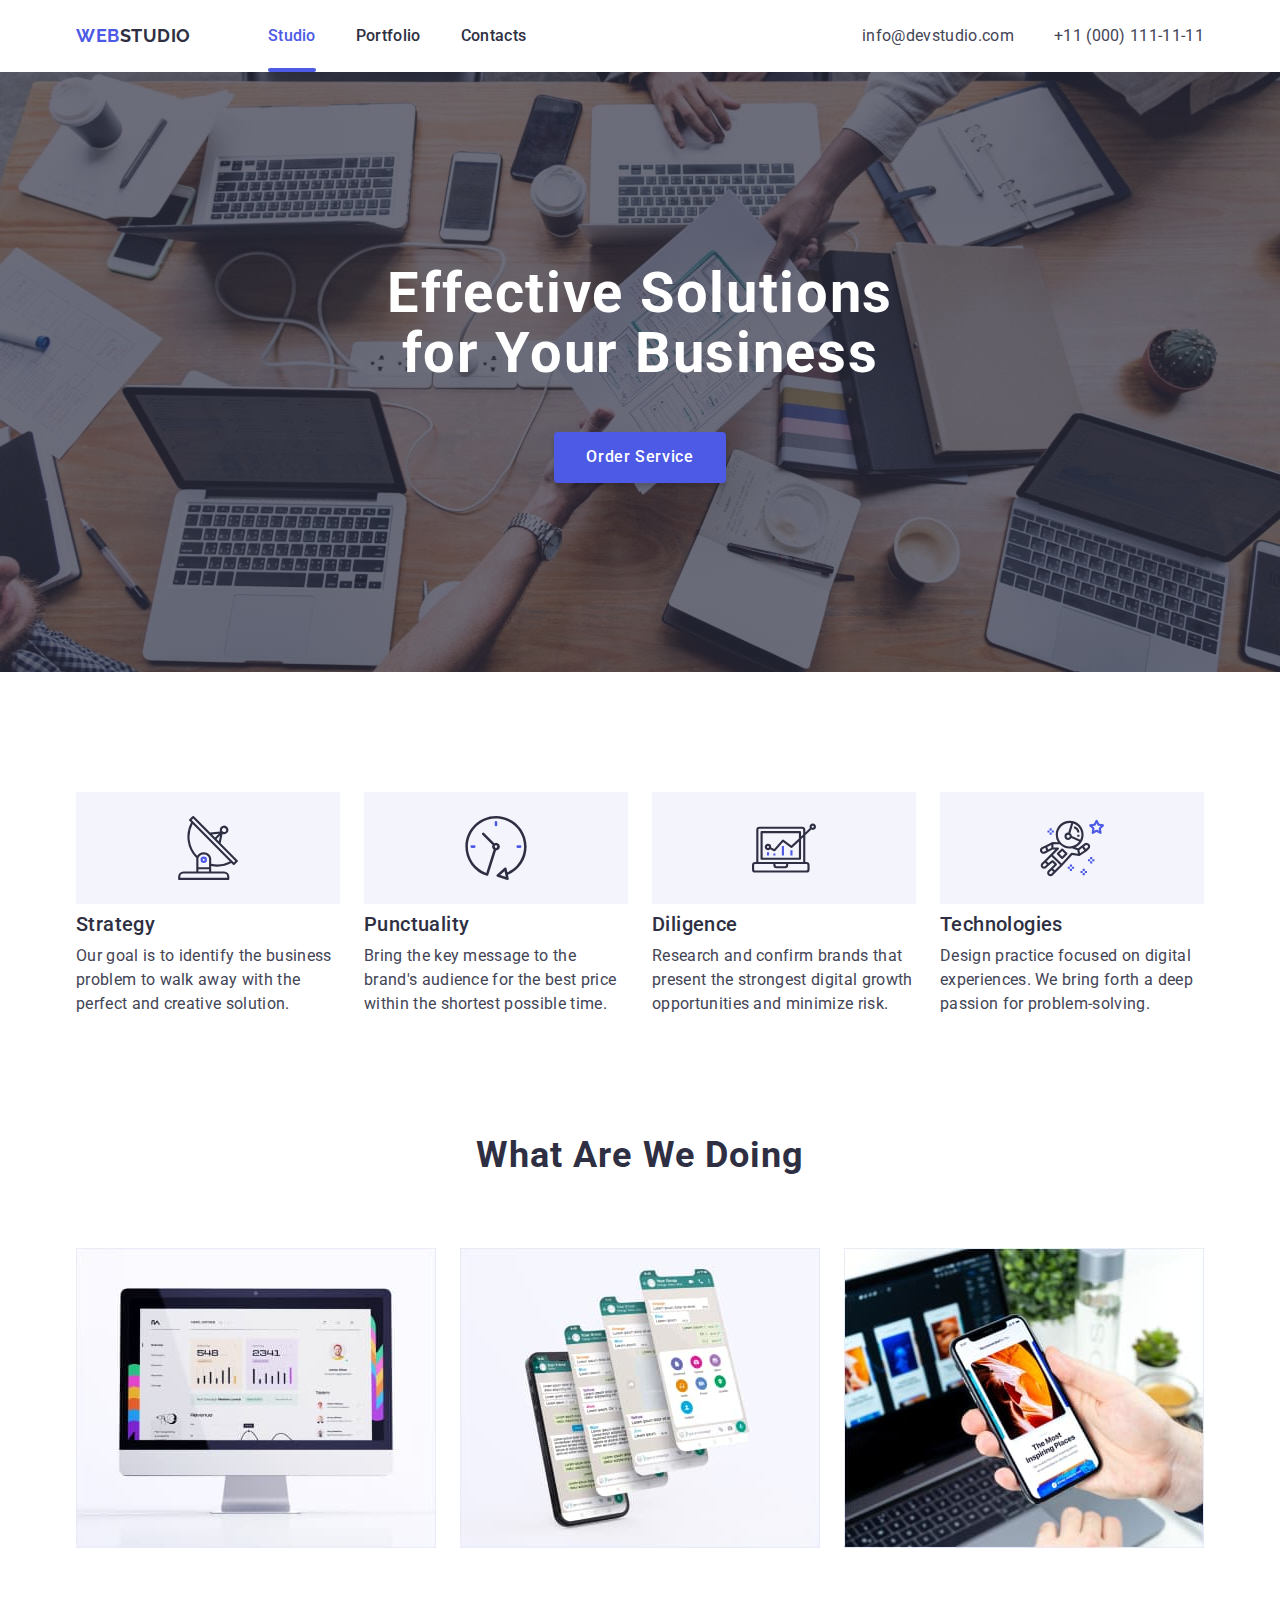
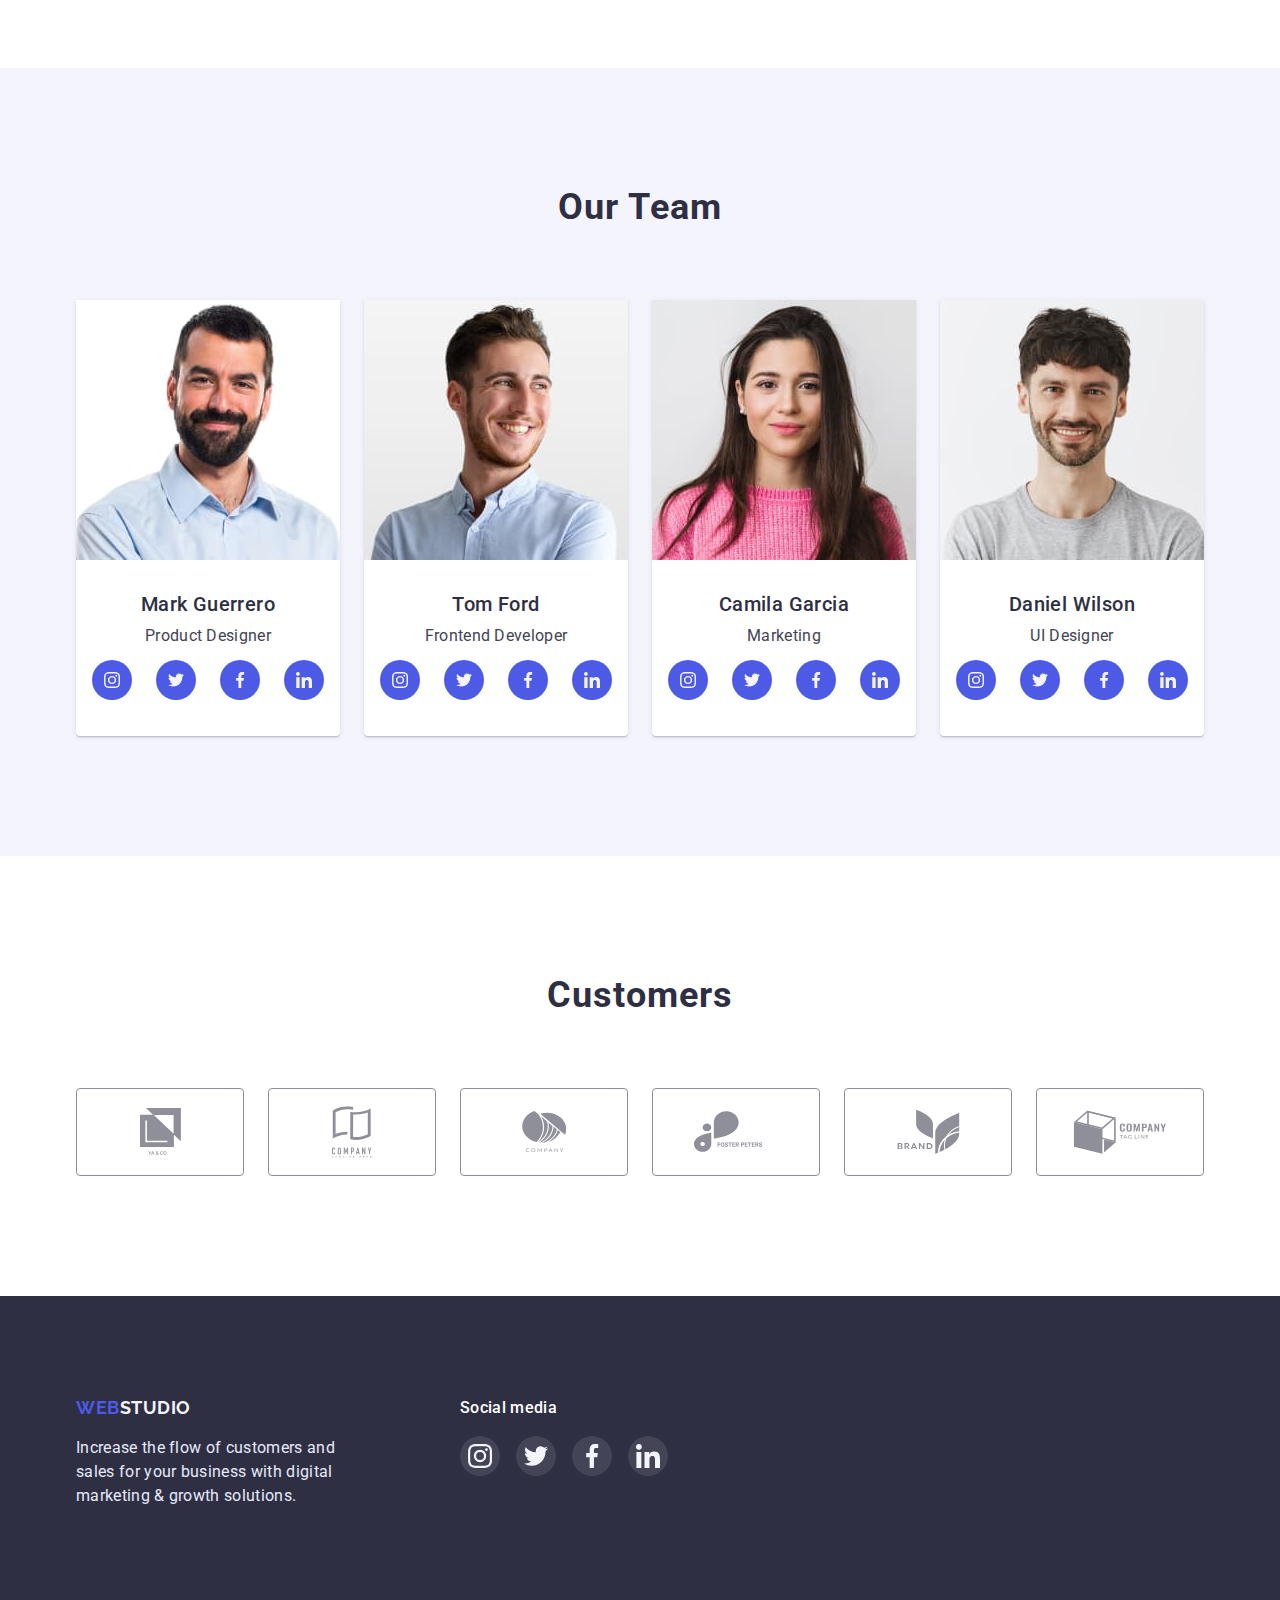
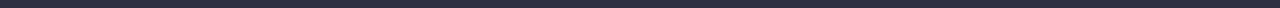
==== index.html @ 23ae5c35 "Clonned" ====
<!DOCTYPE html>
<html lang="en">
  <head>
    <meta charset="UTF-8" />
    <meta http-equiv="X-UA-Compatible" content="IE=edge" />
    <meta name="viewport" content="width=device-width, initial-scale=1.0" />
    <title>Студія</title>
    <link
      href="https://fonts.googleapis.com/css2?family=Raleway:wght@700&family=Roboto:wght@400;500;700;900&display=swap"
      rel="stylesheet"
    />
    <link
      rel="stylesheet"
      href="https://cdnjs.cloudflare.com/ajax/libs/modern-normalize/1.1.0/modern-normalize.min.css"
    />
    <link rel="stylesheet" href="./css/styles.css" />
  </head>
  <body>
    <header class="header">
      <div class="header-nav container">
        <nav class="main-nav">
          <a href="./index.html" class="logo"><span class="logo-web">WEB</span>STUDIO</a>
          <ul class="nav-list list">
            <li class="nav-item"><a class="link nav-link current" href="./index.html">Studio</a></li>
            <li class="nav-item"><a class="link nav-link" href="./portfolio.html">Portfolio</a></li>
            <li class="nav-item"><a class="link nav-link" href="/">Contacts</a></li>
          </ul>
        </nav>

        <ul class="contact-list list">
          <li class="contact-item">
            <a class="contact-info link" href="mailto:info@devstudio.com">info@devstudio.com</a>
          </li>
          <li class="contact-item">
            <a class="contact-info link" href="tel:+11(000)1111111">+11 (000) 111-11-11</a>
          </li>
        </ul>
      </div>
    </header>

    <main>
      <section class="hero overlay">
        <div class="container">
          <h1 class="hero-title title">
            Effective Solutions<br />
            for Your Business
          </h1>
          <button type="button" class="hero-btn btn" data-modal-open>Order Service</button>
        </div>
        <div class="backdrop is-hidden" data-modal>
          <div class="modal">
            <button type="button" class="btn-close btn" data-modal-close>
              <svg class="modal-close-btn" >
                <use href="./images/icons.svg#icon-close"></use>
              </svg>
            </button>
          </div>
        </div>
      </section>

      <section class="features section">
        <div class="container">
          <h2 class="visually-hidden">Features</h2>
          <ul class="features-list list">
            <li class="features-item">
              <div class="features-thumb">
                <svg class="features-icon">
                  <use href="./images/icons.svg#icon-antenna"></use>
                </svg>
              </div>
              <h3 class="features-name name">Strategy</h3>
              <p class="features-text description">
                Our goal is to identify the business problem to walk away with the perfect and
                creative solution.
              </p>
            </li>
            <li class="features-item">
              <div class="features-thumb">
                <svg class="features-icon">
                  <use href="./images/icons.svg#icon-clock"></use>
                </svg>
              </div>
              <h3 class="features-name name">Punctuality</h3>
              <p class="features-text description">
                Bring the key message to the brand's audience for the best price within the shortest
                possible time.
              </p>
            </li>
            <li class="features-item">
              <div class="features-thumb">
                <svg class="features-icon">
                  <use href="./images/icons.svg#icon-diagram"></use>
                </svg>
              </div>
              <h3 class="features-name name">Diligence</h3>
              <p class="features-text description">
                Research and confirm brands that present the strongest digital growth opportunities
                and minimize risk.
              </p>
            </li>
            <li class="features-item">
              <div class="features-thumb">
                <svg class="features-icon">
                  <use href="./images/icons.svg#icon-astronaut"></use>
                </svg>
              </div>
              <h3 class="features-name name">Technologies</h3>
              <p class="features-text description">
                Design practice focused on digital experiences. We bring forth a deep passion for
                problem-solving.
              </p>
            </li>
          </ul>
        </div>
      </section>

      <section class="product section">
        <div class="container">
          <h2 class="title">What are we doing</h2>
          <ul class="product-list list">
            <li class="product-item">
              <img width="360" height="300" src="./images/monitor.jpg" alt="monitor" />
            </li>
            <li class="product-item">
              <img width="360" height="300" src="./images/phones.jpg" alt="phones" />
            </li>
            <li class="product-item">
              <img width="360" height="300" src="./images/smartphone.jpg" alt="smartphone" />
            </li>
          </ul>
        </div>
      </section>

      <section class="team section">
        <div class="container">
          <h2 class="title">Our Team</h2>
          <ul class="team-list list">
            <li class="team-item">
              <img width="264" height="260" src="./images/mark_guerrero.jpg" alt="Mark Guerrero" />
              <div class="team-thumb">
                <h3 class="name">Mark Guerrero</h3>
                <p class="description">Product Designer</p>

                <ul class="list team-soc-list">
                  <li class="team-soc-item">
                    <a href="#" class="team-soc-link icon-link">
                      <svg class="team-soc-icon">
                        <use href="./images/icons.svg#icon-instagram"></use>
                      </svg>
                    </a>
                  </li>
                  <li class="team-soc-item">
                    <a href="#" class="team-soc-link icon-link">
                      <svg class="team-soc-icon">
                        <use href="./images/icons.svg#icon-twitter"></use>
                      </svg>
                    </a>
                  </li>
                  <li class="team-soc-item">
                    <a href="#" class="team-soc-link icon-link">
                      <svg class="team-soc-icon">
                        <use href="./images/icons.svg#icon-facebook"></use>
                      </svg>
                    </a>
                  </li>
                  <li class="team-soc-item">
                    <a href="#" class="team-soc-link icon-link">
                      <svg class="team-soc-icon">
                        <use href="./images/icons.svg#icon-linkedin"></use>
                      </svg>
                    </a>
                  </li>
                </ul>
              </div>
            </li>
            <li class="team-item">
              <img width="264" height="260" src="./images/tom_ford.jpg" alt="Tom Ford" />
              <div class="team-thumb">
                <h3 class="name">Tom Ford</h3>
                <p class="description">Frontend Developer</p>

                <ul class="list team-soc-list">
                  <li class="team-soc-item">
                    <a href="#" class="team-soc-link icon-link">
                      <svg class="team-soc-icon">
                        <use href="./images/icons.svg#icon-instagram"></use>
                      </svg>
                    </a>
                  </li>
                  <li class="team-soc-item">
                    <a href="#" class="team-soc-link icon-link">
                      <svg class="team-soc-icon">
                        <use href="./images/icons.svg#icon-twitter"></use>
                      </svg>
                    </a>
                  </li>
                  <li class="team-soc-item">
                    <a href="#" class="team-soc-link icon-link">
                      <svg class="team-soc-icon">
                        <use href="./images/icons.svg#icon-facebook"></use>
                      </svg>
                    </a>
                  </li>
                  <li class="team-soc-item">
                    <a href="#" class="team-soc-link icon-link">
                      <svg class="team-soc-icon">
                        <use href="./images/icons.svg#icon-linkedin"></use>
                      </svg>
                    </a>
                  </li>
                </ul>
              </div>
            </li>
            <li class="team-item">
              <img width="264" height="260" src="./images/camila_garcia.jpg" alt="Camila Garcia " />
              <div class="team-thumb">
                <h3 class="name">Camila Garcia</h3>
                <p class="description">Marketing</p>

                <ul class="list team-soc-list">
                  <li class="team-soc-item">
                    <a href="#" class="team-soc-link icon-link">
                      <svg class="team-soc-icon">
                        <use href="./images/icons.svg#icon-instagram"></use>
                      </svg>
                    </a>
                  </li>
                  <li class="team-soc-item">
                    <a href="#" class="team-soc-link icon-link">
                      <svg class="team-soc-icon">
                        <use href="./images/icons.svg#icon-twitter"></use>
                      </svg>
                    </a>
                  </li>
                  <li class="team-soc-item">
                    <a href="#" class="team-soc-link icon-link">
                      <svg class="team-soc-icon">
                        <use href="./images/icons.svg#icon-facebook"></use>
                      </svg>
                    </a>
                  </li>
                  <li class="team-soc-item">
                    <a href="#" class="team-soc-link icon-link">
                      <svg class="team-soc-icon">
                        <use href="./images/icons.svg#icon-linkedin"></use>
                      </svg>
                    </a>
                  </li>
                </ul>
              </div>
            </li>
            <li class="team-item">
              <img width="264" height="260" src="./images/daniel_wilson.jpg" alt="Daniel Wilson" />
              <div class="team-thumb">
                <h3 class="name">Daniel Wilson</h3>
                <p class="description">UI Designer</p>

                <ul class="list team-soc-list">
                  <li class="team-soc-item">
                    <a href="#" class="team-soc-link icon-link">
                      <svg class="team-soc-icon">
                        <use href="./images/icons.svg#icon-instagram"></use>
                      </svg>
                    </a>
                  </li>
                  <li class="team-soc-item">
                    <a href="#" class="team-soc-link icon-link">
                      <svg class="team-soc-icon">
                        <use href="./images/icons.svg#icon-twitter"></use>
                      </svg>
                    </a>
                  </li>
                  <li class="team-soc-item">
                    <a href="#" class="team-soc-link icon-link">
                      <svg class="team-soc-icon">
                        <use href="./images/icons.svg#icon-facebook"></use>
                      </svg>
                    </a>
                  </li>
                  <li class="team-soc-item">
                    <a href="#" class="team-soc-link icon-link">
                      <svg class="team-soc-icon">
                        <use href="./images/icons.svg#icon-linkedin"></use>
                      </svg>
                    </a>
                  </li>
                </ul>
              </div>
            </li>
          </ul>
        </div>
      </section>

      <section class="customers section">
        <div class="container">
          <h2 class="title">Customers</h2>
          <ul class="customers-list list">
            <li class="customers-item logo-yaco">
              <a href="#" class="customers-icon-link icon-link">
                <svg class="customers-icon" width="41" height="46.97">
                  <use href="./images/icons.svg#icon-logo-yaco"></use>
                </svg>
              </a>
            </li>
            <li class="customers-item">
              <a href="#" class="customers-icon-link icon-link">
                <svg class="customers-icon" width="40" height="52">
                  <use href="./images/icons.svg#icon-logo-microsoft"></use>
                </svg>
              </a>
            </li>
            <li class="customers-item">
              <a href="#" class="customers-icon-link icon-link">
                <svg class="customers-icon" width="44" height="41">
                  <use href="./images/icons.svg#icon-logo-third"></use>
                </svg>
              </a>
            </li>
            <li class="customers-item">
              <a href="#" class="customers-icon-link icon-link">
                <svg class="customers-icon" width="84" height="41">
                  <use href="./images/icons.svg#icon-logo-foster"></use>
                </svg>
              </a>
            </li>
            <li class="customers-item">
              <a href="#" class="customers-icon-link icon-link">
                <svg class="customers-icon" width="63" height="45">
                  <use href="./images/icons.svg#icon-logo-leaf"></use>
                </svg>
              </a>
            </li>
            <li class="customers-item">
              <a href="#" class="customers-icon-link icon-link">
                <svg class="customers-icon" width="94" height="44">
                  <use href="./images/icons.svg#icon-logo-cube"></use>
                </svg>
              </a>
            </li>
          </ul>
        </div>
      </section>
    </main>

    <footer class="footer">
      <div class="container">
        <div class="footer-box">
          <div class="footer-thumb">
            <a href="./index.html" class="logo-footer"><span class="logo-web">WEB</span>STUDIO</a>
            <p class="description">
              Increase the flow of customers and sales for your business with digital marketing &
              growth solutions.
            </p>
          </div>
          <div class="footer-box-soc">
            <h3 class="footer-soc-title description">Social media</h3>
            <ul class="footer-soc-list list">
              <li class="footer-soc-item">
                <a href="" class="icon-link footer-icon-link"
                  ><svg class="footer-soc-icon">
                    <use href="./images/icons.svg#icon-instagram"></use></svg
                ></a>
              </li>
              <li class="footer-soc-item">
                <a href="" class="icon-link footer-icon-link"
                  ><svg class="footer-soc-icon">
                    <use href="./images/icons.svg#icon-twitter"></use></svg
                ></a>
              </li>
              <li class="footer-soc-item">
                <a href="" class="icon-link footer-icon-link"
                  ><svg class="footer-soc-icon">
                    <use href="./images/icons.svg#icon-facebook"></use></svg
                ></a>
              </li>
              <li class="footer-soc-item">
                <a href="" class="icon-link footer-icon-link"
                  ><svg class="footer-soc-icon">
                    <use href="./images/icons.svg#icon-linkedin"></use></svg
                ></a>
              </li>
            </ul>
          </div>
        </div>
      </div>
    </footer>
    <script src="./js/modal.js"></script>
  </body>
</html>
---- css/styles.css ----
/* ------Common stylesheet------- */
:root {
  --color-primary-white: #ffffff;
  --color-text: #434455;
  --color-dark: #2e2f42;
  --color-primary-brand: #4d5ae5;
  --color-accent-brand: #404bbf;
  --color-light: #f4f4fd;
  --color-accent: #e7e9fc;
  --color-success: #31d0aa;
  --color-light-slate: #8e8f99;
  --color-modal: #fcfcfc;
  --color-backdrop: rgba(46, 47, 66, 0.4);

  --font-weight-main: 500;
  --font-size-main: 16px;
  --line-height-main: 1.5;
  --letter-spacing-main: 0.02em;
  --card-set-gap: 24px;

  --cubick-bezier: cubic-bezier(0.4, 0, 0.2, 1);
}

html {
  box-sizing: border-box;
}

body {
  font-family: 'Roboto', sans-serif;
  font-size: var(--font-size-main);
  line-height: var(--line-height-main);
  color: var(--color-text);
  background-color: var(--color-primary-white);
}

img {
  display: block;
  max-width: 100%;
  height: auto;
}

.container {
  text-align: center;
  max-width: 1158px;
  margin: 0 auto;
  padding-left: 15px;
  padding-right: 15px;
}

.section {
  padding: 120px 0px;
}

.section.no-padding {
  padding-top: 0;
  padding-bottom: 0;
}

.list {
  margin: 0;
  padding: 0;
  list-style: none;
}

.link {
  font-weight: var(--font-weight-main);
  letter-spacing: var(--letter-spacing-main);
  color: var(--color-dark);
  text-decoration: none;
}

.icon-link {
  width: 100%;
  height: 100%;

  display: flex;
  align-items: center;
  justify-content: center;

  color: var(--color-light);

  border-radius: 50%;
  text-decoration: none;
}

.btn {
  display: inline-block;
  font-family: inherit;
  cursor: pointer;
  font-weight: var(--font-weight-main);
  font-size: var(--font-size-main);
  letter-spacing: 0.04em;
  border-radius: 4px;
  border: 1px solid transparent;

  transition-property: background-color, box-shadow, color, border;
  transition-duration: 250ms;
  transition-timing-function: var(--cubick-bezier);
}

.visually-hidden {
  position: absolute;
  width: 1px;
  height: 1px;
  margin: -1px;
  border: 0;
  padding: 0;

  white-space: nowrap;
  clip-path: inset(100%);
  clip: rect(0 0 0 0);
  overflow: hidden;
}

.title {
  margin-top: 0;
  margin-bottom: 0;
  font-weight: var(--font-weight-main);
  font-size: 36px;
  line-height: 1.11;
  text-align: center;
  letter-spacing: var(--letter-spacing-main);
  color: var(--color-dark);
  text-transform: capitalize;
}

.name {
  margin-top: 0;
  margin-bottom: 8px;
  font-weight: var(--font-weight-main);
  font-size: 20px;
  line-height: 1.2;
  letter-spacing: var(--letter-spacing-main);
  color: var(--color-dark);
}

.description {
  margin-top: 0;
  margin-bottom: 0;
  font-weight: 400;
  letter-spacing: var(--letter-spacing-main);
  color: var(--color-text);
}

h2.title {
  margin-bottom: 72px;
}

/* ---Logo section--- */
.header {
  background-color: var(--color-primary-white);

  box-shadow: 0px 2px 1px rgba(46, 47, 66, 0.08), 0px 1px 1px rgba(46, 47, 66, 0.16),
    0px 1px 6px rgba(46, 47, 66, 0.08);
}

.header-nav {
  display: flex;
  align-items: center;
}

.main-nav {
  display: flex;
  align-items: center;
}

.logo,
.logo-footer {
  display: block;
  margin-right: 77px;

  color: var(--color-dark);
  font-family: 'Raleway', sans-serif;
  font-weight: 700;
  font-size: 18px;
  line-height: 1.33;
  letter-spacing: 0.03em;
  text-decoration: none;
}
.logo-web {
  color: var(--color-primary-brand);
}

a.logo {
  padding-top: var(--card-set-gap);
  padding-bottom: var(--card-set-gap);
}

.nav-list {
  display: flex;
}

.nav-item:not(:last-child) {
  margin-right: 40px;
}

.nav-link {
  position: relative;
  display: block;

  padding-top: var(--card-set-gap);
  padding-bottom: var(--card-set-gap);
  transition: color 250ms var(--cubick-bezier);
}

.nav-link:hover,
.nav-link:focus {
  color: inherit;
}

.nav-link:active {
  color: var(--color-primary-brand);
}

.nav-link.current {
  color: var(--color-primary-brand);
}

.nav-link.current::after {
  content: '';
  position: absolute;

  left: 0;
  bottom: 0;

  width: 100%;
  height: 4px;

  background: var(--color-primary-brand);
  border-radius: 2px;
  pointer-events: none;
}

.contact-list {
  display: flex;
  margin-left: auto;
}

.contact-item:not(:last-child) {
  margin-right: 40px;
}

.contact-info {
  font-weight: inherit;
  color: inherit;
  transition: color 250ms var(--cubick-bezier);
}

.contact-info:hover,
.contact-info:focus {
  color: var(--color-primary-brand);
}

/* ---Hero section--- */

.hero {
  padding-top: 192px;
  padding-bottom: 192px;
  text-align: center;
}

.overlay {
  max-width: 1440px;
  height: 600px;
  margin-left: auto;
  margin-right: auto;

  background-color: var(--color-dark);
  background-image: linear-gradient(to top left, #2e2f42b3, #2e2f42b3),
    url(../images/header-backgraund.jpg);
  background-repeat: no-repeat;
  background-position: center;
  background-size: cover;
}

.hero-title.title {
  margin-bottom: 48px;
  font-size: 56px;
  line-height: 1.07;
  text-transform: none;
  color: var(--color-primary-white);
}

.hero-btn {
  line-height: 1.18;
  color: var(--color-primary-white);
  background-color: var(--color-primary-brand);
  box-shadow: 0px 4px 4px rgba(0, 0, 0, 0.15);
  padding: 16px 32px;
  min-width: 170px;
  border: 0;
}

.hero-btn:hover,
.hero-btn:focus {
  box-shadow: 0px 2px 1px rgba(46, 47, 66, 0.08), 0px 1px 1px rgba(46, 47, 66, 0.16),
    0px 1px 6px rgba(46, 47, 66, 0.08);
}

.hero-btn:active {
  background-color: var(--color-accent-brand);
  box-shadow: 0px 4px 4px rgba(0, 0, 0, 0.15);
  transition: none;
}

/* Modal section */

.backdrop {
  position: fixed;

  top: 0;
  left: 0;
  width: 100%;
  height: 100%;

  background-color: var(--color-backdrop);
  opacity: 1;
  transition: opacity 250ms var(--cubick-bezier);
}

.backdrop.is-hidden {
  opacity: 0;
  pointer-events: none;
  visibility: hidden;
}

.backdrop.is-hidden .modal {
  transform: translate(-50%, -50%) scale(1.1);
}

.modal {
  position: absolute;
  top: 50%;
  left: 50%;

  min-width: 408px;
  min-height: 576px;

  background-color: var(--color-modal);
  box-shadow: 0px 1px 1px rgba(0, 0, 0, 0.14), 0px 1px 3px rgba(0, 0, 0, 0.12),
    0px 2px 1px rgba(0, 0, 0, 0.2);
  border-radius: 4px;

  transform: translate(-50%, -50%) scale(1);
  transition: transform 250ms var(--cubick-bezier);
}

.btn-close {
  position: absolute;
  top: 24px;
  right: 24px;

  display: flex;
  justify-content: center;
  align-items: center;

  width: 24px;
  height: 24px;

  border-radius: 50%;
  border: 1px solid rgba(0, 0, 0, 0.1);
  background-color: var(--color-accent);
}

.modal-close-btn {
  width: 8px;
  height: 8px;
  --color-modal-close-btn: #000000;
}
/* ---Features Section--- */

.features-list {
  display: flex;
}

.features-item {
  width: 264px;
  text-align: left;
}

.features-item:not(:last-child) {
  margin-right: var(--card-set-gap);
}

.features-thumb {
  display: flex;
  width: 264px;
  height: 112px;
  background-color: var(--color-light);
  justify-content: center;
  align-items: center;

  margin-bottom: 8px;
}

.features-icon {
  width: 64px;
  height: 64px;
  --color1: var(--color-dark);
  --color2: var(--color-primary-brand);
}

/* ---Product section--- */
.product.section {
  padding-top: 0px;
}

.product-list {
  display: flex;
}

.product-item + .product-item:not(:nth-child(4)) {
  margin-left: var(--card-set-gap);
}

/* ---Team section--- */

.team {
  background-color: var(--color-light);
}

.team-list {
  display: flex;
}

.team-item {
  background-color: var(--color-primary-white);
  box-shadow: 0px 1px 6px rgba(46, 47, 66, 0.08), 0px 1px 1px rgba(46, 47, 66, 0.16),
    0px 2px 1px rgba(46, 47, 66, 0.08);
  border-radius: 0px 0px 4px 4px;

  flex-basis: calc(100% / 4 - var(--card-set-gap));
}

.team-item:not(:nth-child(4n + 1)) {
  margin-left: var(--card-set-gap);
}

.team-thumb {
  padding-top: 32px;
  padding-bottom: 32px;
}

.team-thumb > .description {
  margin-bottom: 8px;
}

.team-soc-list {
  display: flex;
  padding: 4px 16px;
}

.team-soc-item {
  width: 40px;
  height: 40px;
}

.team-soc-item:not(:last-child) {
  margin-right: var(--card-set-gap);
}

.team-soc-link {
  background-color: #4d5ae5;
}

.team-soc-icon {
  width: 16px;
  height: 16px;
  fill: currentColor;
}

/* ---Customers section--- */

.container > .title {
  font-weight: 700;
  letter-spacing: 0.03em;
}

.customers-list {
  display: flex;
}

.customers-item {
  width: 168px;
  height: 88px;
}

.customers-item:not(:last-child) {
  margin-right: var(--card-set-gap);
}

.customers-icon-link.icon-link {
  border: 1px solid var(--color-light-slate);
  border-radius: 4px;

  background-color: var(--color-primary-white);
  color: var(--color-light-slate);
}

.customers-icon {
  fill: currentColor;
}

.customers-icon-link {
  transition: color 250ms var(--cubick-bezier), background-color 250ms var(--cubick-bezier);
}

.customers-icon-link:hover,
.customers-icon-link:focus {
  color: var(--color-primary-brand);
  border-color: var(--color-primary-brand);
}

/* ---Footer section--- */

.footer {
  padding-top: 100px;
  padding-bottom: 100px;
  background-color: var(--color-dark);
}

.footer-box {
  display: flex;
}

.footer-thumb {
  max-width: 264px;
  text-align: left;
}

.logo-footer {
  margin-bottom: 16px;
  color: var(--color-light);
}

.footer-thumb > .description {
  color: var(--color-accent);
  text-align: left;
}

.footer-box-soc {
  margin-left: 120px;
  width: 208px;
  height: 80px;
}

.footer-soc-title.description {
  font-weight: var(--font-weight-main);
  font-size: inherit;
  margin-bottom: 16px;
  text-align: left;

  color: var(--color-primary-white);
}

.footer-soc-list {
  display: flex;
}

.footer-soc-item {
  width: 40px;
  height: 40px;
}

.footer-soc-item:not(:last-child) {
  margin-right: 16px;
}

.footer-icon-link {
  background-color: rgba(255, 255, 255, 0.1);
  transition: background-color 250ms var(--cubick-bezier);
}

.footer-icon-link:hover,
.footer-icon-link:focus {
  background-color: var(--color-success);
}

.footer-soc-icon {
  width: 24px;
  height: 24px;
  fill: currentColor;
}

/* ---Portfolio.html stylesheet--- */

.section.contentn {
  padding-top: 96px;
}

.filter-btns-list {
  display: flex;
  justify-content: center;
  margin-bottom: 72px;
}

.filter-btns-item:not(:last-child) {
  margin-right: var(--card-set-gap);
}

.filter-btn.btn {
  line-height: var(--line-height-main);
  color: var(--color-primary-brand);
  background-color: var(--color-light);
  border-color: var(--color-accent);
  padding: 8px 16px;
}

.filter-btn.btn:hover,
.filter-btn.btn:focus {
  color: var(--color-primary-white);
  background-color: var(--color-primary-brand);
  box-shadow: 0px 3px 1px rgba(0, 0, 0, 0.1), 0px 2px 1px rgba(0, 0, 0, 0.08),
    0px 2px 2px rgba(0, 0, 0, 0.12);
  border: 1px solid transparent;
}

.content-list {
  display: flex;
  flex-wrap: wrap;
}

.content-item {
  margin-right: var(--card-set-gap);
  margin-bottom: 48px;
  flex-basis: calc(100% / 3 - var(--card-set-gap));
  background-color: var(--color-primary-white);
  box-shadow: 0px 1px 6px rgba(46, 47, 66, 0.08);

  transition: 250ms box-shadow var(--cubick-bezier);
}

.content-item:nth-child(3n) {
  margin-right: 0;
}

.content-item:nth-last-child(-n + 3) {
  margin-bottom: 0;
}

.content-item:hover,
.content-item:focus {
  box-shadow: 0px 2px 1px rgba(46, 47, 66, 0.08), 0px 1px 1px rgba(46, 47, 66, 0.16),
    0px 1px 6px rgba(46, 47, 66, 0.08);
}

.content-link {
  display: block;
}

.content-thumb-description {
  padding: 32px 16px;
  text-align: left;

  border: 0.5px solid var(--color-light);
  border-top: none;
}

.content-thumb {
  position: relative;
  overflow: hidden;
}

.content-overlay {
  position: absolute;

  width: 100%;
  height: 100%;
  bottom: 0;
  left: 0;

  background-color: var(--color-primary-brand);

  transform: translateY(100%);
  transition: transform 250ms var(--cubick-bezier);
}

.content-action {
  position: absolute;
  bottom: 0;
  left: 0;
  width: 100%;
  height: 100%;
}

.content-action > .description {
  color: var(--color-light);
  text-align: left;
  padding-left: 32px;
  padding-top: 40px;
  padding-right: 32px;
}

.content-item:hover .content-overlay,
.content-item:focus .content-overlay {
  transform: translateY(0);
}
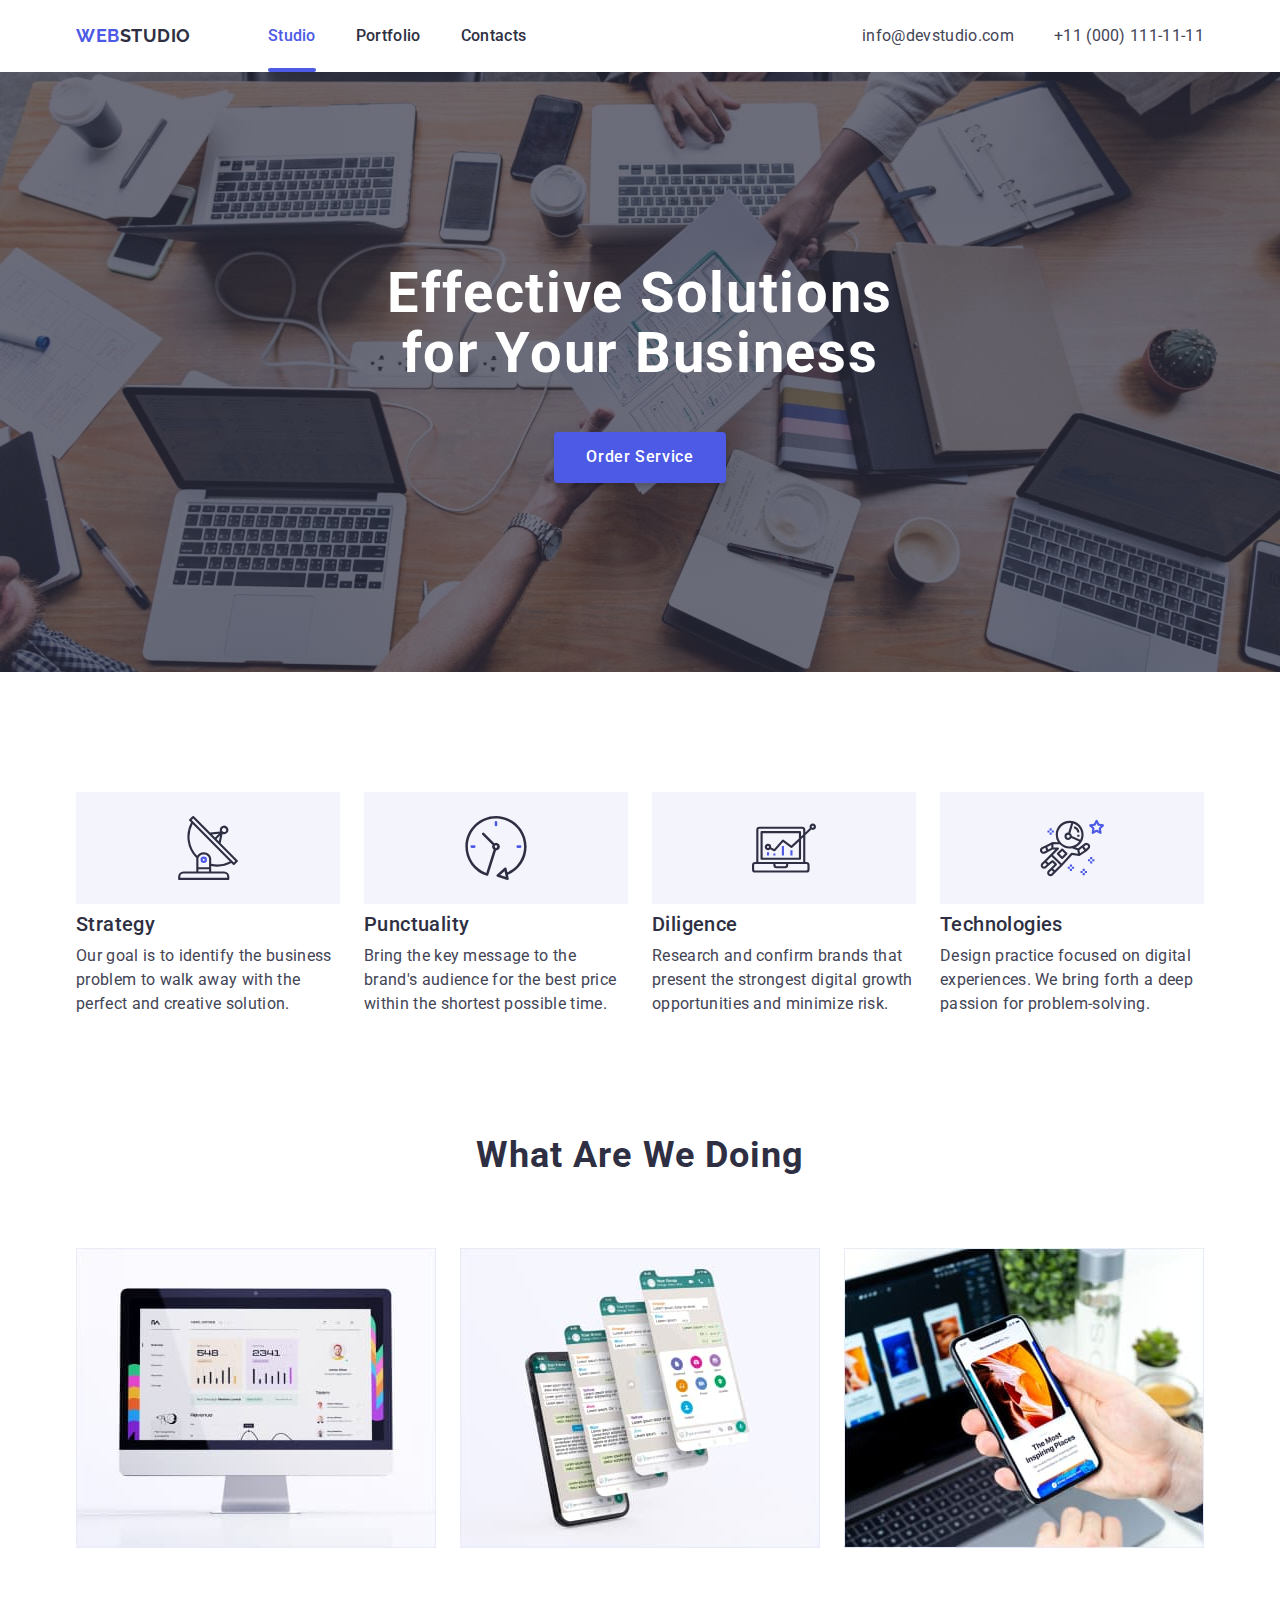
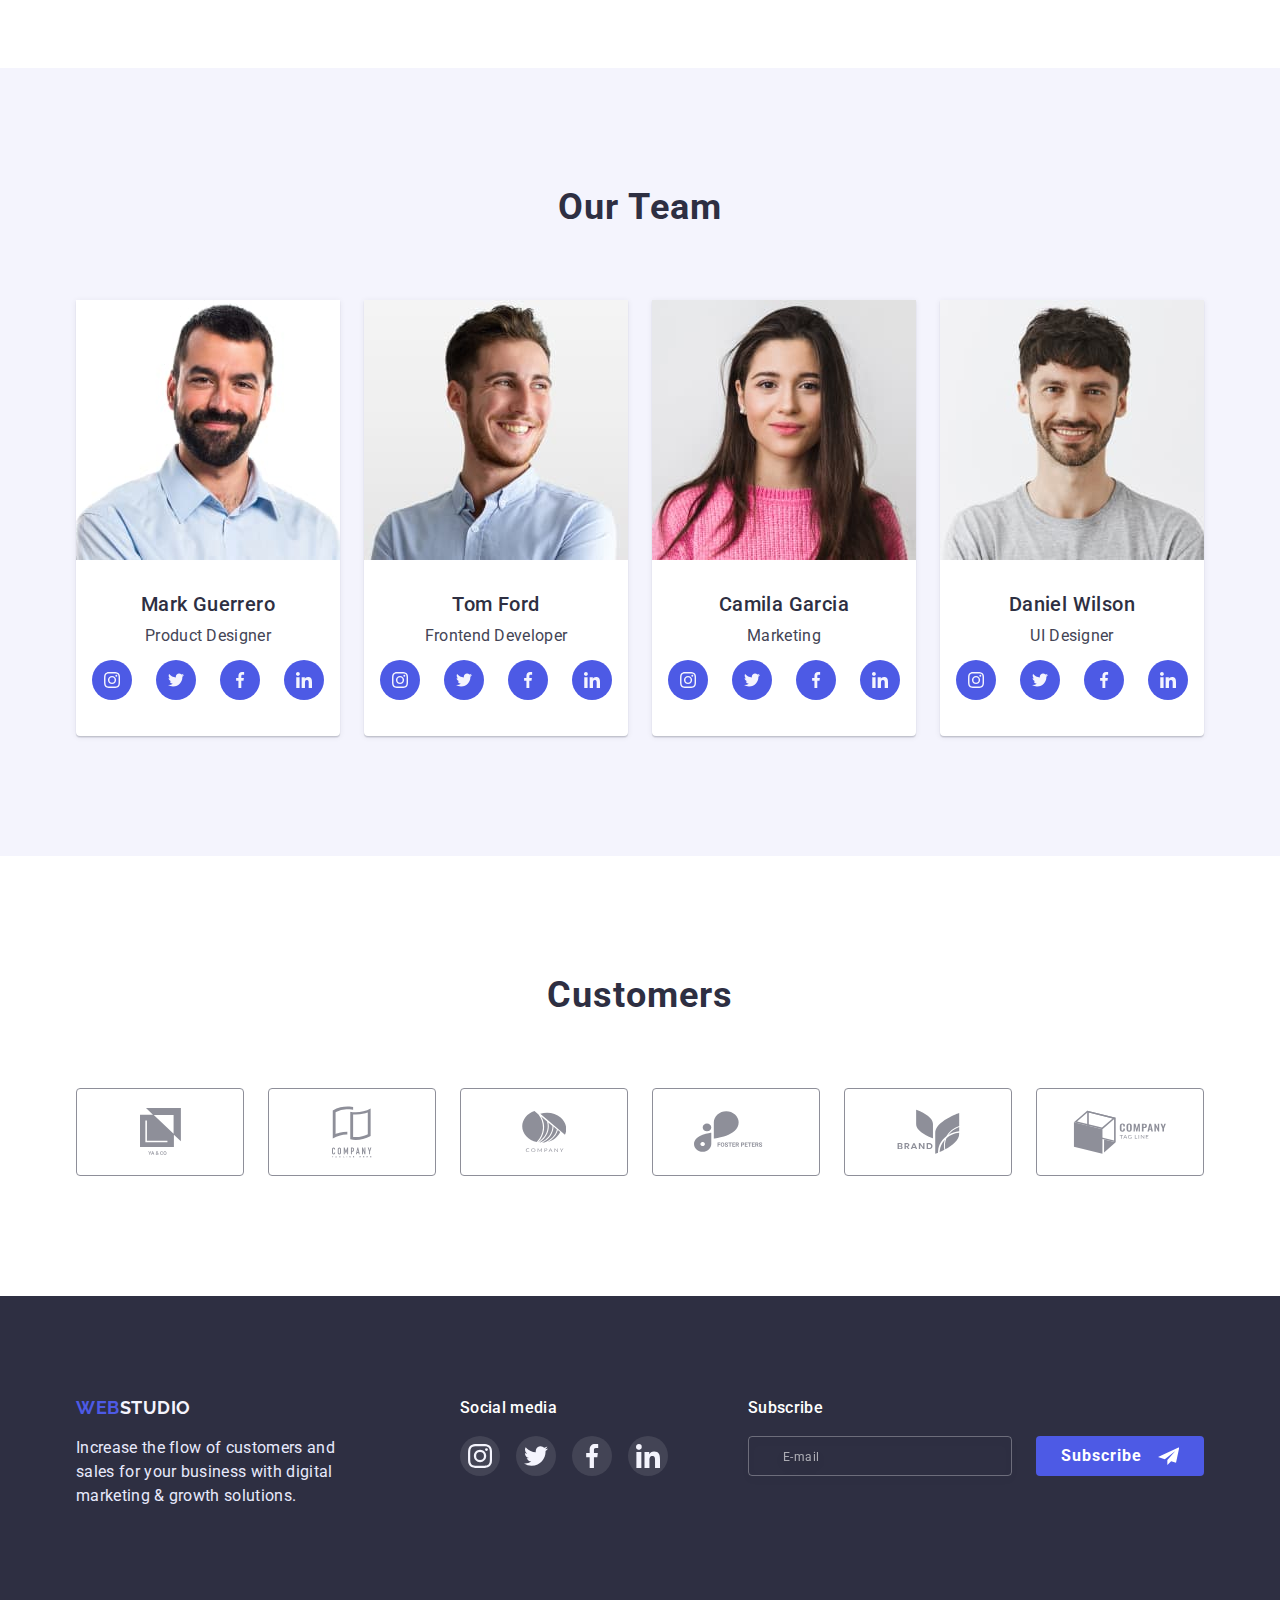
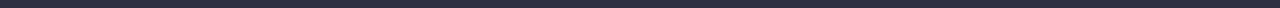
==== commit edf731e5: "Attached forms" ====
--- a/index.html
+++ b/index.html
@@ -21,7 +21,9 @@
         <nav class="main-nav">
           <a href="./index.html" class="logo"><span class="logo-web">WEB</span>STUDIO</a>
           <ul class="nav-list list">
-            <li class="nav-item"><a class="link nav-link current" href="./index.html">Studio</a></li>
+            <li class="nav-item">
+              <a class="link nav-link current" href="./index.html">Studio</a>
+            </li>
             <li class="nav-item"><a class="link nav-link" href="./portfolio.html">Portfolio</a></li>
             <li class="nav-item"><a class="link nav-link" href="/">Contacts</a></li>
           </ul>
@@ -49,8 +51,55 @@
         </div>
         <div class="backdrop is-hidden" data-modal>
           <div class="modal">
-            <button type="button" class="btn-close btn" data-modal-close>
-              <svg class="modal-close-btn" >
+            <h3 class="modal-text title">Leave your contacts and we will call you back</h3>
+            <form class="modal-form">
+              <label class="form-field"
+                ><span class="form-label">Name</span
+                ><input class="field-area" type="text" name="user-name" autocomplete="off" />
+                <div class="form-field-icon">
+                  <svg width="18px" height="18px">
+                    <use href="./images/icons.svg#icon-person"></use>
+                  </svg>
+                </div>
+              </label>
+
+              <label class="form-field"
+                ><span class="form-label">Phone</span
+                ><input class="field-area" type="tel" name="user-phone" autocomplete="off" />
+
+                <svg class="form-field-icon">
+                  <use width="18px" height="24px" href="./images/icons.svg#icon-phone"></use>
+                </svg>
+              </label>
+
+              <label class="form-field"
+                ><span class="form-label">Email</span
+                ><input class="field-area" type="email" name="user-email" autocomplete="off" />
+
+                <svg class="form-field-icon">
+                  <use width="18px" height="24px" href="./images/icons.svg#icon-mail"></use></svg
+              ></label>
+
+              <label class="form-field"
+                ><span class="form-label">Comment</span
+                ><textarea name="comment" placeholder="Text input"></textarea>
+              </label>
+
+              <label class="form-field-checkbox"
+                ><input
+                  class="checkbox"
+                  type="checkbox"
+                  name="modal-checkbox"
+                  value="accepted"
+                /><span class="checkbox-icon">
+                  <svg class="checkbox-icon-svg"><use href="./images/icons.svg#icon-checkbox-active"></use></svg>
+                </span>I accept the terms and conditions of
+                the&nbsp;<a href="#" class="link checkbox-link">Privacy Policy</a>
+              </label>
+            </form>
+            <button type="submit" class="btn modal-send-btn">Send</button>
+            <button type="button" class="modal-close-btn btn" data-modal-close>
+              <svg class="close-btn-icon">
                 <use href="./images/icons.svg#icon-close"></use>
               </svg>
             </button>
@@ -381,6 +430,26 @@
               </li>
             </ul>
           </div>
+
+          <div class="footer-sub-form">
+            <form>
+              <label class="footer-form"
+                ><span class="footer-label description">Subscribe</span
+                ><input
+                  class="field-area footer-field-area"
+                  type="email"
+                  name="user-email"
+                  placeholder="E-mail"
+                  autocomplete="off"
+              /></label>
+            </form>
+            <button type="submit" class="footer-sub-btn btn">
+              <span>Subscribe</span>
+              <svg class="footer-sub-icon">
+                <use href="./images/icons.svg#icon-footer-sub"></use>
+              </svg>
+            </button>
+          </div>
         </div>
       </div>
     </footer>
--- a/css/styles.css
+++ b/css/styles.css
@@ -1,6 +1,7 @@
 /* ------Common stylesheet------- */
 :root {
   --color-primary-white: #ffffff;
+  --color-primary-black: #000000;
   --color-text: #434455;
   --color-dark: #2e2f42;
   --color-primary-brand: #4d5ae5;
@@ -11,14 +12,16 @@
   --color-light-slate: #8e8f99;
   --color-modal: #fcfcfc;
   --color-backdrop: rgba(46, 47, 66, 0.4);
+  --color-normal-grey: #757575;
 
   --font-weight-main: 500;
   --font-size-main: 16px;
   --line-height-main: 1.5;
   --letter-spacing-main: 0.02em;
+
   --card-set-gap: 24px;
 
-  --cubick-bezier: cubic-bezier(0.4, 0, 0.2, 1);
+  --anim-main: 250ms cubic-bezier(0.4, 0, 0.2, 1);
 }
 
 html {
@@ -39,6 +42,11 @@
   height: auto;
 }
 
+input {
+  padding: 0;
+  margin: 0;
+}
+
 .container {
   text-align: center;
   max-width: 1158px;
@@ -87,6 +95,7 @@
   display: inline-block;
   font-family: inherit;
   cursor: pointer;
+
   font-weight: var(--font-weight-main);
   font-size: var(--font-size-main);
   letter-spacing: 0.04em;
@@ -200,7 +209,7 @@
 
   padding-top: var(--card-set-gap);
   padding-bottom: var(--card-set-gap);
-  transition: color 250ms var(--cubick-bezier);
+  transition: color var(--anim-main);
 }
 
 .nav-link:hover,
@@ -243,7 +252,7 @@
 .contact-info {
   font-weight: inherit;
   color: inherit;
-  transition: color 250ms var(--cubick-bezier);
+  transition: color var(--anim-main);
 }
 
 .contact-info:hover,
@@ -315,7 +324,7 @@
 
   background-color: var(--color-backdrop);
   opacity: 1;
-  transition: opacity 250ms var(--cubick-bezier);
+  transition: opacity var(--anim-main), visibility var(--anim-main);
 }
 
 .backdrop.is-hidden {
@@ -336,37 +345,237 @@
   min-width: 408px;
   min-height: 576px;
 
+  padding: 72px 24px 24px;
+
   background-color: var(--color-modal);
   box-shadow: 0px 1px 1px rgba(0, 0, 0, 0.14), 0px 1px 3px rgba(0, 0, 0, 0.12),
     0px 2px 1px rgba(0, 0, 0, 0.2);
   border-radius: 4px;
 
   transform: translate(-50%, -50%) scale(1);
-  transition: transform 250ms var(--cubick-bezier);
-}
-
-.btn-close {
+  transition: transform var(--anim-main);
+}
+
+.modal-text {
+  margin-bottom: 16px;
+
+  font-size: 16px;
+  line-height: 1.5;
+  text-transform: none;
+}
+
+.modal-form {
+  display: flex;
+  flex-direction: column;
+  text-align: left;
+}
+
+.form-field {
+  position: relative;
+
+  display: flex;
+  flex-direction: column;
+  font-weight: 400;
+  font-size: 12px;
+  line-height: 1.16;
+
+  letter-spacing: 0.01em;
+
+  color: var(--color-light-slate);
+
+ 
+}
+
+.form-field:not(:first-child) {
+  margin-top: 8px;
+}
+
+.form-label {
+  margin-bottom: 4px;
+}
+
+.field-area {
+  width: 360px;
+  height: 40px;
+
+  padding: 8px 34px;
+
+  border: 1px solid rgba(33, 33, 33, 0.2);
+  border-radius: 4px;
+
+  color: var(--color-primary-black);
+
+  transition: border-color var(--anim-main);
+  outline: none;
+}
+
+.modal-form .field-area:focus {
+  border-color: var(--color-primary-brand);
+}
+
+.form-field-icon {
+  position: absolute;
+  left: 16px;
+  bottom: 8px;
+
+  display: flex;
+  align-items: center;
+  justify-content: center;
+  width: 18px;
+  height: 24px;
+
+  color: var(--color-dark);
+  --color1: currentColor;
+  transition: color var(--anim-main);
+
+  
+}
+
+.modal-form .form-field:focus-within .form-field-icon {
+  color: var(--color-primary-brand);
+}
+
+textarea {
+  width: 360px;
+  height: 120px;
+  padding: 8px 16px;
+  margin: 0;
+
+  border: 1px solid rgba(33, 33, 33, 0.2);
+  border-radius: 4px;
+
+  color: var(--color-primary-black);
+
+  resize: none;
+  outline: none;
+  transition: border-color var(--anim-main);
+}
+
+textarea::placeholder {
+  font-weight: 400;
+  font-size: 12px;
+  line-height: 1.16;
+
+  letter-spacing: 0.01em;
+
+  color: rgba(117, 117, 117, 0.5);
+}
+
+textarea:focus {
+  border-color: var(--color-primary-brand);
+}
+
+.modal-send-btn {
+  width: 170px;
+  padding: 16px 32px;
+
+  font-size: 16px;
+  line-height: 1.18;
+
+  box-shadow: 0px 4px 4px rgba(0, 0, 0, 0.15);
+
+  background-color: var(--color-primary-brand);
+  color: var(--color-primary-white);
+}
+
+.modal-close-btn {
   position: absolute;
   top: 24px;
   right: 24px;
 
+  width: 24px;
+  height: 24px;
+
   display: flex;
   justify-content: center;
   align-items: center;
-
-  width: 24px;
-  height: 24px;
 
   border-radius: 50%;
   border: 1px solid rgba(0, 0, 0, 0.1);
   background-color: var(--color-accent);
-}
-
-.modal-close-btn {
+
+  transition: box-shadow var(--anim-main), border-radius var(--anim-main);
+}
+
+.modal-close-btn:hover {
+  box-shadow: 0px 1px 6px rgba(46, 47, 66, 0.08), 0px 1px 1px rgba(46, 47, 66, 0.16),
+    0px 2px 1px rgba(46, 47, 66, 0.08);
+  border-radius: 4px;
+}
+
+.close-btn-icon {
   width: 8px;
   height: 8px;
-  --color-modal-close-btn: #000000;
-}
+  --color1: var(--color-primary-black);
+}
+
+/* checkbox */
+
+.form-field-checkbox {
+  display: flex;
+  flex-direction: row;
+  align-items: center;
+  margin-top: 16px;
+  margin-bottom: 24px;
+  padding-left: 8px;
+
+  font-weight: 400;
+  font-size: 12px;
+  line-height: 1.33;
+  letter-spacing: 0.04em;
+
+  color: var(--color-normal-grey);
+
+ 
+}
+
+.form-field-checkbox .checkbox {
+  position: absolute;
+  width: 1px;
+  height: 1px;
+  margin: -1px;
+  border: 0;
+  padding: 0;
+
+  white-space: nowrap;
+  clip-path: inset(100%);
+  clip: rect(0 0 0 0);
+  overflow: hidden;
+}
+
+.checkbox-icon {
+  display: flex;
+  width: 16px;
+  height: 16px;
+
+  margin-right: 8px;
+  align-items: center;
+  border: 1.25px solid var(--color-dark);
+  border-radius: 2px;
+
+  transition: background-color var(--anim-main), border-color var(--anim-main);
+}
+
+.checkbox-icon-svg {
+  opacity: 0;
+  transition: opacity var(--anim-main);
+ 
+}
+
+.checkbox:checked + .checkbox-icon {
+  background-color: var(--color-primary-brand);
+  border-color: var(--color-primary-brand);
+ 
+}
+
+.checkbox:checked + .checkbox-icon > .checkbox-icon-svg {
+  opacity: 1;
+}
+
+.checkbox-link {
+  color: var(--color-primary-brand);
+}
+
 /* ---Features Section--- */
 
 .features-list {
@@ -460,7 +669,7 @@
 }
 
 .team-soc-link {
-  background-color: #4d5ae5;
+  background-color: var(--color-primary-brand);
 }
 
 .team-soc-icon {
@@ -502,7 +711,7 @@
 }
 
 .customers-icon-link {
-  transition: color 250ms var(--cubick-bezier), background-color 250ms var(--cubick-bezier);
+  transition: color var(--anim-main), background-color var(--anim-main);
 }
 
 .customers-icon-link:hover,
@@ -521,11 +730,14 @@
 
 .footer-box {
   display: flex;
+
+  text-align: left;
+
+
 }
 
 .footer-thumb {
   max-width: 264px;
-  text-align: left;
 }
 
 .logo-footer {
@@ -535,20 +747,21 @@
 
 .footer-thumb > .description {
   color: var(--color-accent);
-  text-align: left;
 }
 
 .footer-box-soc {
   margin-left: 120px;
   width: 208px;
   height: 80px;
-}
-
-.footer-soc-title.description {
+
+  
+}
+
+.footer-soc-title.description,
+.footer-label.description {
   font-weight: var(--font-weight-main);
   font-size: inherit;
   margin-bottom: 16px;
-  text-align: left;
 
   color: var(--color-primary-white);
 }
@@ -568,7 +781,7 @@
 
 .footer-icon-link {
   background-color: rgba(255, 255, 255, 0.1);
-  transition: background-color 250ms var(--cubick-bezier);
+  transition: background-color var(--anim-main);
 }
 
 .footer-icon-link:hover,
@@ -580,6 +793,72 @@
   width: 24px;
   height: 24px;
   fill: currentColor;
+}
+
+.footer-sub-form {
+  display: flex;
+
+  margin-left: 80px;
+  height: 80px;
+  
+}
+
+.footer-form {
+  display: flex;
+  flex-direction: column;
+
+ 
+}
+
+.footer-field-area {
+  width: 264px;
+  background-color: inherit;
+  border: 1px solid rgba(255, 255, 255, 0.3);
+  filter: drop-shadow(0px 4px 4px rgba(0, 0, 0, 0.15));
+  border-radius: 4px;
+  color: var(--color-primary-white);
+  outline: none;
+}
+
+.footer-field-area::placeholder {
+  font-weight: 400;
+  font-size: 12px;
+  line-height: 2;
+  letter-spacing: 0.04em;
+
+  color: rgba(255, 255, 255, 0.6);
+}
+
+.footer-sub-btn {
+  display: flex;
+  align-self: flex-end;
+
+  padding: 8px 24px;
+  margin-left: 24px;
+
+  width: 168px;
+  height: 40px;
+
+  font-weight: 700;
+  line-height: 1.5;
+  align-items: center;
+  text-align: center;
+  letter-spacing: 0.06em;
+
+  background-color: var(--color-primary-brand);
+  color: var(--color-primary-white);
+
+  
+}
+
+.footer-sub-icon {
+  margin-left: 16px;
+
+  width: 24px;
+  height: 20px;
+  fill: currentColor;
+
+ 
 }
 
 /* ---Portfolio.html stylesheet--- */
@@ -623,11 +902,11 @@
 .content-item {
   margin-right: var(--card-set-gap);
   margin-bottom: 48px;
-  flex-basis: calc(100% / 3 - var(--card-set-gap));
+  flex-basis: calc((100% - var(--card-set-gap) * 2) / 3);
   background-color: var(--color-primary-white);
   box-shadow: 0px 1px 6px rgba(46, 47, 66, 0.08);
 
-  transition: 250ms box-shadow var(--cubick-bezier);
+  transition: box-shadow var(--anim-main);
 }
 
 .content-item:nth-child(3n) {
@@ -664,26 +943,19 @@
 .content-overlay {
   position: absolute;
 
+  bottom: 0;
+  left: 0;
+
   width: 100%;
   height: 100%;
-  bottom: 0;
-  left: 0;
 
   background-color: var(--color-primary-brand);
 
   transform: translateY(100%);
-  transition: transform 250ms var(--cubick-bezier);
-}
-
-.content-action {
-  position: absolute;
-  bottom: 0;
-  left: 0;
-  width: 100%;
-  height: 100%;
-}
-
-.content-action > .description {
+  transition: transform var(--anim-main);
+}
+
+.content-overlay > .description {
   color: var(--color-light);
   text-align: left;
   padding-left: 32px;
